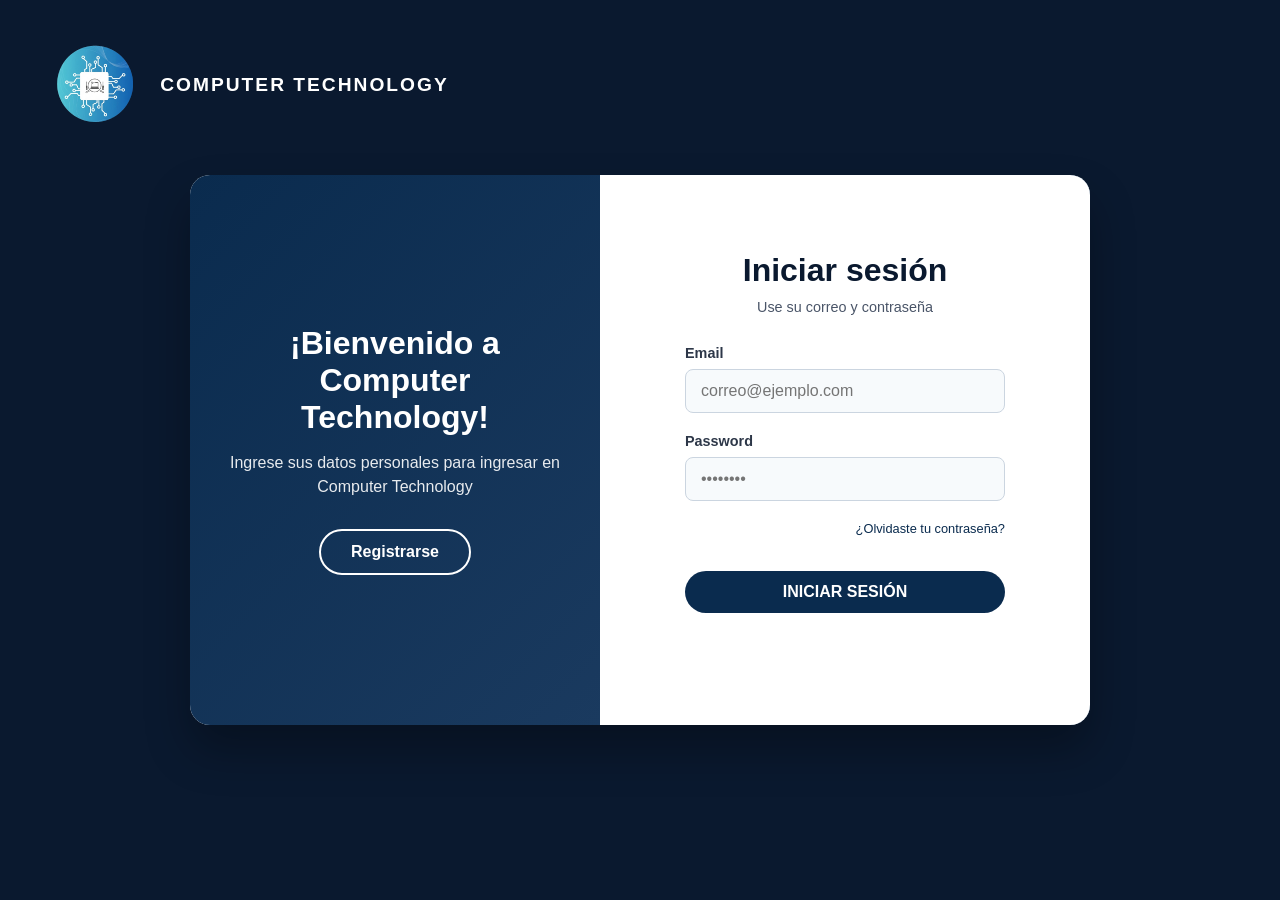
==== index.html @ f25bd58a "Add files via upload" ====
<!DOCTYPE html>
<html lang="es">
<head>
    <meta charset="UTF-8">
    <meta name="viewport" content="width=device-width, initial-scale=1.0">
    <title>Computer Technology - Login</title>
    <link rel="stylesheet" href="styles.css">
</head>
<body>
    <!-- Logo con imagen más grande -->
    <div class="logo-container">
        <img src="gta22.png" alt="Computer Technology Logo" class="logo-img">
        <span class="logo-text">COMPUTER TECHNOLOGY</span>
    </div>

    <div class="container">
        <div class="main-box">
            <!-- Panel derecho (Información adicional) -->
            <div class="panel welcome-panel">
                <div class="panel-content">
                    <h2>¡Bienvenido a Computer Technology!</h2>
                    <p>Ingrese sus datos personales para ingresar en Computer Technology</p>
                    <button id="btnRegistroPanel" class="panel-btn">Registrarse</button>
                </div>
            </div>

            <!-- Panel izquierdo (Formularios) -->
            <div class="panel forms-panel">
                <!-- Formulario de Inicio de Sesión -->
                <div class="form-container login-form" id="loginForm">
                    <h1>Iniciar sesión</h1>
                    <p class="subtitulo">Use su correo y contraseña</p>
                    
                    <div class="input-group-form">
                        <label>Email</label>
                        <input type="email" id="loginEmail" placeholder="correo@ejemplo.com">
                    </div>
                    
                    <div class="input-group-form">
                        <label>Password</label>
                        <input type="password" id="loginPassword" placeholder="••••••••">
                    </div>
                    
                    <a href="#" class="forgot-link">¿Olvidaste tu contraseña?</a>
                    
                    <button class="submit-btn" id="btnLogin">INICIAR SESIÓN</button>
                    <div id="loginMessage" class="message"></div>
                </div>

                <!-- Formulario de Registro -->
                <div class="form-container register-form" id="registerForm">
                    <h1>Registrarse</h1>
                    <p class="subtitulo">Regístrese con sus datos personales para tener acceso a todos los servicios de Computer Technology</p>
                    
                    <div class="input-group-form">
                        <label>Nombre</label>
                        <input type="text" id="regNombre" placeholder="Tu nombre">
                    </div>
                    
                    <div class="input-group-form">
                        <label>Email</label>
                        <input type="email" id="regEmail" placeholder="correo@ejemplo.com">
                    </div>
                    
                    <div class="input-group-form">
                        <label>Password</label>
                        <input type="password" id="regPassword" placeholder="••••••••">
                    </div>
                    
                    <button class="submit-btn" id="btnRegister">REGISTRARSE</button>
                    <div id="registerMessage" class="message"></div>
                </div>
            </div>

            <!-- Panel de información (se desliza) -->
            <div class="panel info-panel">
                <div class="panel-content">
                    <h2>¡Hola, Amigo!</h2>
                    <p>Use su correo electrónico para registrarse en la mejor tienda de tecnologia a nivel mundial.</p>
                    <button id="btnLoginPanel" class="panel-btn">Iniciar Sesión</button>
                </div>
            </div>
        </div>
    </div>
    <script src="script.js"></script>
</body>
</html>
---- styles.css ----
* {
    margin: 0;
    padding: 0;
    box-sizing: border-box;
    font-family: 'Segoe UI', Tahoma, Geneva, Verdana, sans-serif;
}

body {
    height: 100vh;
    display: flex;
    justify-content: center;
    align-items: center;
    background: #0A192F;
    position: relative;
}

/* ===== LOGO CONTAINER EN LA PARTE SUPERIOR IZQUIERDA ===== */
.logo-container {
    position: fixed;
    top: 0;
    left: 0;
    display: flex;
    align-items: center;
    gap: 0.2px;
    z-index: 1000;
    padding: 20px 30px;
}

.logo-img {
    height: 130px;
    width: auto;
    border-radius: 12px;
}

.logo-text {
    color: white;
    font-weight: 700;
    font-size: 1.2rem;
    letter-spacing: 2px;
}

/* Contenedor principal */
.container {
    width: 900px;
    max-width: 90%;
    background: white;
    border-radius: 20px;
    box-shadow: 0 25px 45px rgba(0, 0, 0, 0.3);
    overflow: hidden;
}

.main-box {
    display: flex;
    position: relative;
    min-height: 550px;
}

.panel {
    flex: 1;
    transition: all 0.6s cubic-bezier(0.68, -0.55, 0.265, 1.55);
    overflow: hidden;
}

.forms-panel {
    background: white;
    display: flex;
    align-items: center;
    justify-content: center;
    padding: 40px;
    z-index: 2;
}

.welcome-panel {
    background: linear-gradient(135deg, #0A2B4E, #1A3A5F);
    color: white;
    display: flex;
    align-items: center;
    justify-content: center;
    text-align: center;
}

.info-panel {
    background: linear-gradient(135deg, #1A3A5F, #0A2B4E);
    color: white;
    display: flex;
    align-items: center;
    justify-content: center;
    text-align: center;
    position: absolute;
    right: 0;
    width: 50%;
    height: 100%;
    transition: 0.6s cubic-bezier(0.68, -0.55, 0.265, 1.55);
}

.panel-content {
    padding: 40px;
}

.panel-content h2 {
    font-size: 2rem;
    margin-bottom: 15px;
    color: white;
}

.panel-content p {
    margin-bottom: 30px;
    line-height: 1.5;
    color: rgba(255, 255, 255, 0.9);
}

.panel-btn {
    background: transparent;
    border: 2px solid white;
    color: white;
    padding: 12px 30px;
    border-radius: 40px;
    font-size: 1rem;
    font-weight: bold;
    cursor: pointer;
    transition: 0.3s;
}

.panel-btn:hover {
    background: white;
    color: #0A2B4E;
    transform: scale(1.05);
}

.form-container {
    width: 100%;
    max-width: 320px;
    text-align: center;
    transition: 0.3s;
}

.login-form,
.register-form {
    display: block;
}

.register-form {
    display: none;
}

.form-container h1 {
    font-size: 2rem;
    margin-bottom: 10px;
    color: #0A192F;
}

.subtitulo {
    color: #4a5568;
    margin-bottom: 30px;
    font-size: 0.9rem;
}

.input-group-form {
    text-align: left;
    margin-bottom: 20px;
}

.input-group-form label {
    display: block;
    margin-bottom: 8px;
    font-weight: 600;
    color: #2d3748;
    font-size: 0.9rem;
}

.input-group-form input {
    width: 100%;
    padding: 12px 15px;
    border: 1px solid #cbd5e0;
    border-radius: 8px;
    font-size: 1rem;
    transition: 0.3s;
    outline: none;
    background: #f7fafc;
}

.input-group-form input:focus {
    border-color: #0A2B4E;
    box-shadow: 0 0 5px rgba(10, 43, 78, 0.3);
    background: white;
}

.forgot-link {
    display: block;
    text-align: right;
    font-size: 0.8rem;
    color: #0A2B4E;
    text-decoration: none;
    margin-bottom: 25px;
    font-weight: 500;
}

.submit-btn {
    width: 100%;
    padding: 12px;
    background: #0A2B4E;
    color: white;
    border: none;
    border-radius: 40px;
    font-size: 1rem;
    font-weight: bold;
    cursor: pointer;
    transition: 0.3s;
    margin-top: 10px;
}

.submit-btn:hover {
    background: #1A3A5F;
    transform: translateY(-2px);
    box-shadow: 0 5px 15px rgba(10, 43, 78, 0.4);
}

.main-box.slide-active .info-panel {
    right: 50%;
}

.main-box.slide-active .welcome-panel {
    opacity: 0;
    pointer-events: none;
}

.main-box.slide-active .forms-panel .login-form {
    display: none;
}

.main-box.slide-active .forms-panel .register-form {
    display: block;
}

/* ===== MENSAJES DE ÉXITO Y ERROR ===== */
.message {
    margin-top: 15px;
    padding: 10px;
    border-radius: 5px;
    font-size: 0.85rem;
    text-align: center;
    animation: fadeIn 0.3s ease;
}

.message.success {
    background: #d4edda;
    color: #155724;
    border: 1px solid #c3e6cb;
}

.message.error {
    background: #f8d7da;
    color: #721c24;
    border: 1px solid #f5c6cb;
}

@keyframes fadeIn {
    from {
        opacity: 0;
        transform: translateY(-10px);
    }
    to {
        opacity: 1;
        transform: translateY(0);
    }
}

@media (max-width: 768px) {
    .logo-container {
        padding: 10px 15px;
        gap: 8px;
    }
    
    .logo-img {
        height: 70px;
    }
    
    .logo-text {
        font-size: 0.6rem;
    }
    
    .main-box {
        flex-direction: column;
    }

    .info-panel {
        width: 100%;
        position: relative;
        right: 0;
    }

    .main-box.slide-active .info-panel {
        right: 0;
    }
}
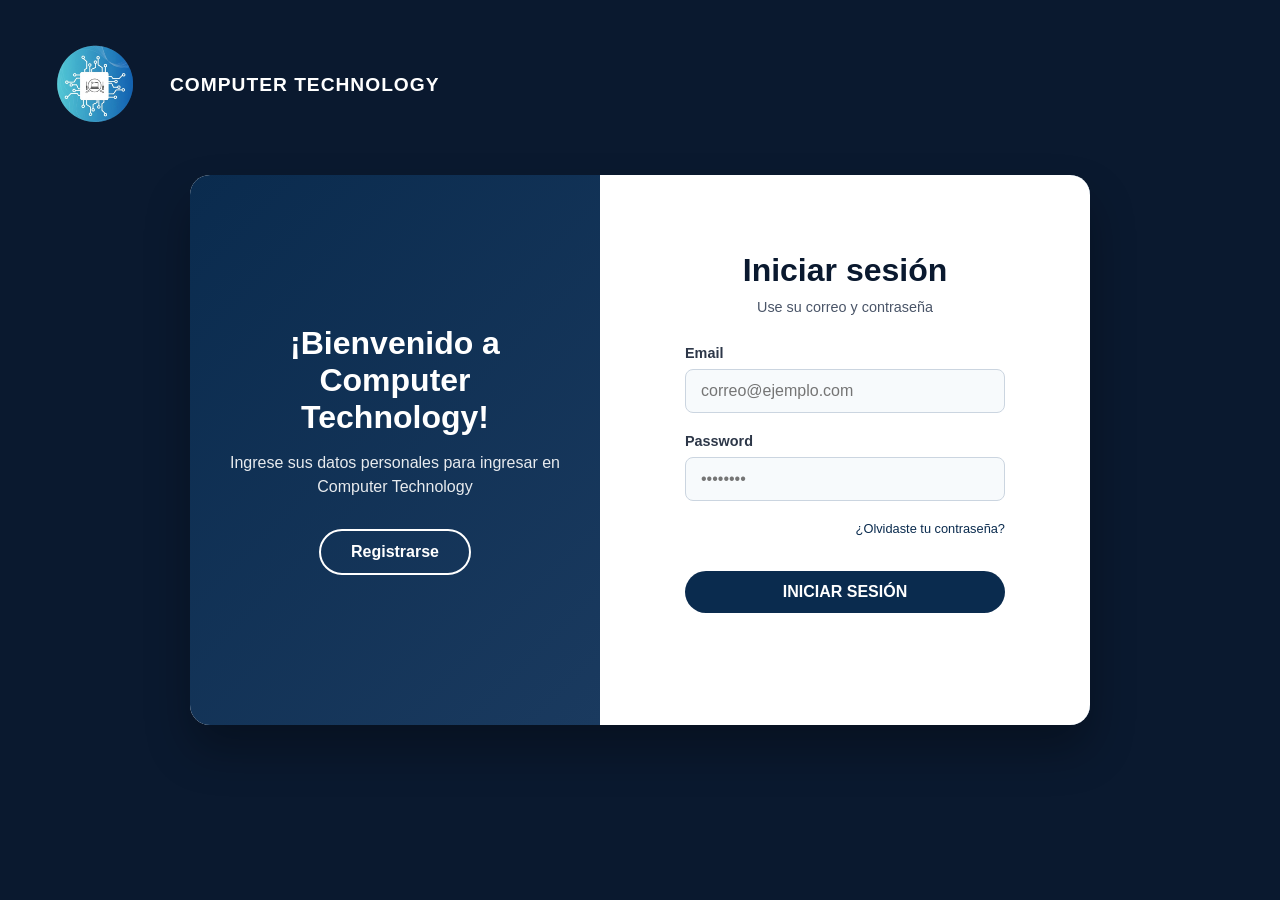
==== commit 796b9abb: "Add files via upload" ====
--- a/index.html
+++ b/index.html
@@ -2,86 +2,127 @@
 <html lang="es">
 <head>
     <meta charset="UTF-8">
-    <meta name="viewport" content="width=device-width, initial-scale=1.0">
+    <meta name="viewport" content="width=device-width, initial-scale=1.0, user-scalable=yes">
     <title>Computer Technology - Login</title>
     <link rel="stylesheet" href="styles.css">
 </head>
 <body>
-    <!-- Logo con imagen más grande -->
+    <!-- Logo -->
     <div class="logo-container">
         <img src="gta22.png" alt="Computer Technology Logo" class="logo-img">
         <span class="logo-text">COMPUTER TECHNOLOGY</span>
     </div>
 
-    <div class="container">
-        <div class="main-box">
-            <!-- Panel derecho (Información adicional) -->
-            <div class="panel welcome-panel">
-                <div class="panel-content">
-                    <h2>¡Bienvenido a Computer Technology!</h2>
-                    <p>Ingrese sus datos personales para ingresar en Computer Technology</p>
-                    <button id="btnRegistroPanel" class="panel-btn">Registrarse</button>
-                </div>
-            </div>
-
-            <!-- Panel izquierdo (Formularios) -->
-            <div class="panel forms-panel">
-                <!-- Formulario de Inicio de Sesión -->
-                <div class="form-container login-form" id="loginForm">
-                    <h1>Iniciar sesión</h1>
-                    <p class="subtitulo">Use su correo y contraseña</p>
-                    
-                    <div class="input-group-form">
-                        <label>Email</label>
-                        <input type="email" id="loginEmail" placeholder="correo@ejemplo.com">
+    <!-- Versión para escritorio (con efecto slide) -->
+    <div class="desktop-version">
+        <div class="container">
+            <div class="main-box">
+                <div class="panel welcome-panel">
+                    <div class="panel-content">
+                        <h2>¡Bienvenido a Computer Technology!</h2>
+                        <p>Ingrese sus datos personales para ingresar en Computer Technology</p>
+                        <button id="btnRegistroPanel" class="panel-btn">Registrarse</button>
                     </div>
-                    
-                    <div class="input-group-form">
-                        <label>Password</label>
-                        <input type="password" id="loginPassword" placeholder="••••••••">
-                    </div>
-                    
-                    <a href="#" class="forgot-link">¿Olvidaste tu contraseña?</a>
-                    
-                    <button class="submit-btn" id="btnLogin">INICIAR SESIÓN</button>
-                    <div id="loginMessage" class="message"></div>
                 </div>
 
-                <!-- Formulario de Registro -->
-                <div class="form-container register-form" id="registerForm">
-                    <h1>Registrarse</h1>
-                    <p class="subtitulo">Regístrese con sus datos personales para tener acceso a todos los servicios de Computer Technology</p>
-                    
-                    <div class="input-group-form">
-                        <label>Nombre</label>
-                        <input type="text" id="regNombre" placeholder="Tu nombre">
+                <div class="panel forms-panel">
+                    <div class="form-container login-form" id="loginForm">
+                        <h1>Iniciar sesión</h1>
+                        <p class="subtitulo">Use su correo y contraseña</p>
+                        
+                        <div class="input-group-form">
+                            <label>Email</label>
+                            <input type="email" id="loginEmail" placeholder="correo@ejemplo.com">
+                        </div>
+                        
+                        <div class="input-group-form">
+                            <label>Password</label>
+                            <input type="password" id="loginPassword" placeholder="••••••••">
+                        </div>
+                        
+                        <a href="#" class="forgot-link">¿Olvidaste tu contraseña?</a>
+                        
+                        <button class="submit-btn" id="btnLogin">INICIAR SESIÓN</button>
+                        <div id="loginMessage" class="message"></div>
                     </div>
-                    
-                    <div class="input-group-form">
-                        <label>Email</label>
-                        <input type="email" id="regEmail" placeholder="correo@ejemplo.com">
+
+                    <div class="form-container register-form" id="registerFormDesktop">
+                        <h1>Registrarse</h1>
+                        <p class="subtitulo">Regístrese con sus datos personales</p>
+                        
+                        <div class="input-group-form">
+                            <label>Nombre</label>
+                            <input type="text" id="regNombreDesktop" placeholder="Tu nombre">
+                        </div>
+                        
+                        <div class="input-group-form">
+                            <label>Email</label>
+                            <input type="email" id="regEmailDesktop" placeholder="correo@ejemplo.com">
+                        </div>
+                        
+                        <div class="input-group-form">
+                            <label>Password</label>
+                            <input type="password" id="regPasswordDesktop" placeholder="••••••••">
+                        </div>
+                        
+                        <button class="submit-btn" id="btnRegisterDesktop">REGISTRARSE</button>
+                        <div id="registerMessageDesktop" class="message"></div>
                     </div>
-                    
-                    <div class="input-group-form">
-                        <label>Password</label>
-                        <input type="password" id="regPassword" placeholder="••••••••">
+                </div>
+
+                <div class="panel info-panel">
+                    <div class="panel-content">
+                        <h2>¡Hola, Amigo!</h2>
+                        <p>Use su correo electrónico para registrarse en la mejor tienda de tecnologia a nivel mundial.</p>
+                        <button id="btnLoginPanel" class="panel-btn">Iniciar Sesión</button>
                     </div>
-                    
-                    <button class="submit-btn" id="btnRegister">REGISTRARSE</button>
-                    <div id="registerMessage" class="message"></div>
-                </div>
-            </div>
-
-            <!-- Panel de información (se desliza) -->
-            <div class="panel info-panel">
-                <div class="panel-content">
-                    <h2>¡Hola, Amigo!</h2>
-                    <p>Use su correo electrónico para registrarse en la mejor tienda de tecnologia a nivel mundial.</p>
-                    <button id="btnLoginPanel" class="panel-btn">Iniciar Sesión</button>
                 </div>
             </div>
         </div>
     </div>
+
+    <!-- Versión para móvil (diseño simplificado) -->
+    <div class="mobile-version">
+        <div class="mobile-card">
+            <div class="mobile-tabs">
+                <button class="tab-btn active" id="mobileLoginTab">Iniciar Sesión</button>
+                <button class="tab-btn" id="mobileRegisterTab">Registrarse</button>
+            </div>
+
+            <!-- Formulario Login Móvil -->
+            <div class="mobile-form" id="mobileLoginForm">
+                <div class="input-group-mobile">
+                    <label>Correo Electrónico</label>
+                    <input type="email" id="mobileEmail" placeholder="tucorreo@ejemplo.com">
+                </div>
+                <div class="input-group-mobile">
+                    <label>Contraseña</label>
+                    <input type="password" id="mobilePassword" placeholder="Tu contraseña">
+                </div>
+                <button class="mobile-submit-btn" id="mobileLoginBtn">Ingresar</button>
+                <div id="mobileLoginMessage" class="message-mobile"></div>
+            </div>
+
+            <!-- Formulario Registro Móvil -->
+            <div class="mobile-form hidden" id="mobileRegisterForm">
+                <div class="input-group-mobile">
+                    <label>Nombre Completo</label>
+                    <input type="text" id="mobileNombre" placeholder="Tu nombre">
+                </div>
+                <div class="input-group-mobile">
+                    <label>Correo Electrónico</label>
+                    <input type="email" id="mobileRegEmail" placeholder="tucorreo@ejemplo.com">
+                </div>
+                <div class="input-group-mobile">
+                    <label>Contraseña</label>
+                    <input type="password" id="mobileRegPassword" placeholder="Crea una contraseña">
+                </div>
+                <button class="mobile-submit-btn" id="mobileRegisterBtn">Crear Cuenta</button>
+                <div id="mobileRegisterMessage" class="message-mobile"></div>
+            </div>
+        </div>
+    </div>
+
     <script src="script.js"></script>
 </body>
 </html>
--- a/styles.css
+++ b/styles.css
@@ -6,40 +6,45 @@
 }
 
 body {
-    height: 100vh;
-    display: flex;
-    justify-content: center;
-    align-items: center;
+    min-height: 100vh;
     background: #0A192F;
     position: relative;
 }
 
-/* ===== LOGO CONTAINER EN LA PARTE SUPERIOR IZQUIERDA ===== */
+/* ===== LOGO ===== */
 .logo-container {
     position: fixed;
     top: 0;
     left: 0;
     display: flex;
     align-items: center;
-    gap: 0.2px;
+    gap: 5px;
     z-index: 1000;
-    padding: 20px 30px;
+    padding: 15px 20px;
 }
 
 .logo-img {
-    height: 130px;
+    height: 45px;
     width: auto;
-    border-radius: 12px;
+    border-radius: 8px;
 }
 
 .logo-text {
     color: white;
     font-weight: 700;
-    font-size: 1.2rem;
-    letter-spacing: 2px;
-}
-
-/* Contenedor principal */
+    font-size: 0.9rem;
+    letter-spacing: 1px;
+}
+
+/* ===== VERSIÓN ESCRITORIO (por defecto) ===== */
+.desktop-version {
+    display: flex;
+    justify-content: center;
+    align-items: center;
+    min-height: 100vh;
+    padding: 20px;
+}
+
 .container {
     width: 900px;
     max-width: 90%;
@@ -232,7 +237,6 @@
     display: block;
 }
 
-/* ===== MENSAJES DE ÉXITO Y ERROR ===== */
 .message {
     margin-top: 15px;
     padding: 10px;
@@ -265,31 +269,160 @@
     }
 }
 
+/* ===== VERSIÓN MÓVIL (diseño simplificado) ===== */
+.mobile-version {
+    display: none;
+    justify-content: center;
+    align-items: center;
+    min-height: 100vh;
+    padding: 20px;
+}
+
+.mobile-card {
+    background: white;
+    border-radius: 25px;
+    padding: 30px 25px;
+    width: 100%;
+    max-width: 400px;
+    box-shadow: 0 20px 40px rgba(0, 0, 0, 0.2);
+    margin-top: 60px;
+}
+
+.mobile-tabs {
+    display: flex;
+    gap: 10px;
+    margin-bottom: 30px;
+    background: #f1f5f9;
+    padding: 5px;
+    border-radius: 50px;
+}
+
+.tab-btn {
+    flex: 1;
+    padding: 12px;
+    border: none;
+    background: transparent;
+    font-size: 1rem;
+    font-weight: 600;
+    border-radius: 50px;
+    cursor: pointer;
+    transition: 0.3s;
+    color: #64748b;
+}
+
+.tab-btn.active {
+    background: linear-gradient(135deg, #0A2B4E, #1A3A5F);
+    color: white;
+    box-shadow: 0 2px 8px rgba(10, 43, 78, 0.3);
+}
+
+.mobile-form {
+    transition: 0.3s;
+}
+
+.mobile-form.hidden {
+    display: none;
+}
+
+.input-group-mobile {
+    margin-bottom: 20px;
+}
+
+.input-group-mobile label {
+    display: block;
+    margin-bottom: 8px;
+    font-weight: 600;
+    color: #334155;
+    font-size: 0.85rem;
+}
+
+.input-group-mobile input {
+    width: 100%;
+    padding: 14px 16px;
+    border: 1px solid #e2e8f0;
+    border-radius: 12px;
+    font-size: 1rem;
+    transition: 0.3s;
+    outline: none;
+    background: #f8fafc;
+}
+
+.input-group-mobile input:focus {
+    border-color: #0A2B4E;
+    background: white;
+    box-shadow: 0 0 0 3px rgba(10, 43, 78, 0.1);
+}
+
+.mobile-submit-btn {
+    width: 100%;
+    padding: 14px;
+    background: linear-gradient(135deg, #0A2B4E, #1A3A5F);
+    color: white;
+    border: none;
+    border-radius: 50px;
+    font-size: 1rem;
+    font-weight: bold;
+    cursor: pointer;
+    transition: 0.3s;
+    margin-top: 10px;
+}
+
+.mobile-submit-btn:active {
+    transform: scale(0.98);
+}
+
+.message-mobile {
+    margin-top: 15px;
+    padding: 10px;
+    border-radius: 10px;
+    font-size: 0.8rem;
+    text-align: center;
+}
+
+.message-mobile.success {
+    background: #d4edda;
+    color: #155724;
+}
+
+.message-mobile.error {
+    background: #f8d7da;
+    color: #721c24;
+}
+
+/* ===== RESPONSIVE ===== */
 @media (max-width: 768px) {
+    body {
+        background: linear-gradient(135deg, #0A192F, #1A3A5F);
+    }
+    
+    .logo-img {
+        height: 35px;
+    }
+    
+    .logo-text {
+        font-size: 0.7rem;
+    }
+    
+    .desktop-version {
+        display: none;
+    }
+    
+    .mobile-version {
+        display: flex;
+    }
+}
+
+@media (min-width: 769px) {
+    .logo-img {
+        height: 130px;
+    }
+    
+    .logo-text {
+        font-size: 1.2rem;
+    }
+    
     .logo-container {
-        padding: 10px 15px;
-        gap: 8px;
-    }
-    
-    .logo-img {
-        height: 70px;
-    }
-    
-    .logo-text {
-        font-size: 0.6rem;
-    }
-    
-    .main-box {
-        flex-direction: column;
-    }
-
-    .info-panel {
-        width: 100%;
-        position: relative;
-        right: 0;
-    }
-
-    .main-box.slide-active .info-panel {
-        right: 0;
+        padding: 20px 30px;
+        gap: 10px;
     }
 }
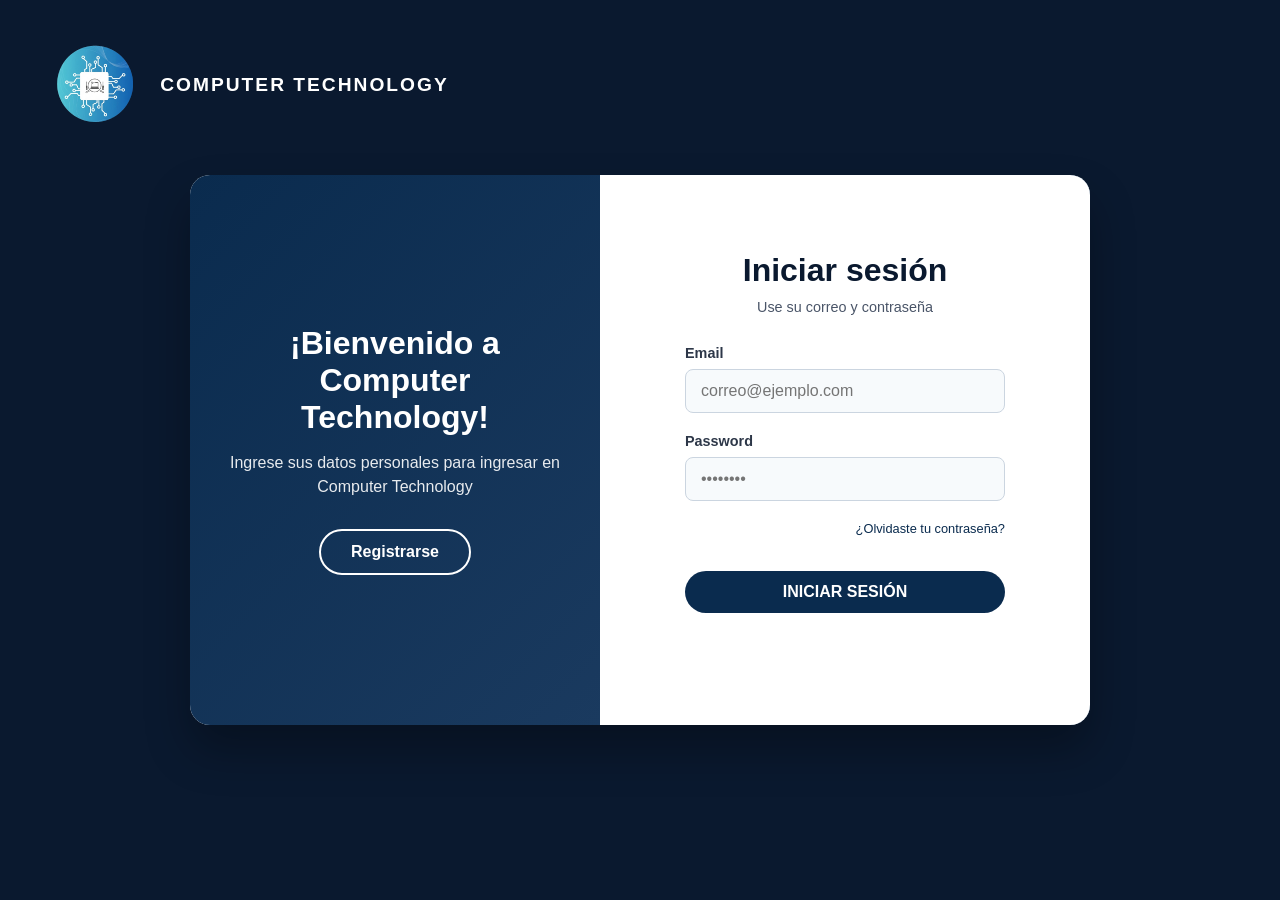
==== commit 8e47f3cc: "v1.0" ====
--- a/index.html
+++ b/index.html
@@ -2,127 +2,86 @@
 <html lang="es">
 <head>
     <meta charset="UTF-8">
-    <meta name="viewport" content="width=device-width, initial-scale=1.0, user-scalable=yes">
+    <meta name="viewport" content="width=device-width, initial-scale=1.0">
     <title>Computer Technology - Login</title>
     <link rel="stylesheet" href="styles.css">
 </head>
 <body>
-    <!-- Logo -->
+    <!-- Logo con imagen más grande -->
     <div class="logo-container">
         <img src="gta22.png" alt="Computer Technology Logo" class="logo-img">
         <span class="logo-text">COMPUTER TECHNOLOGY</span>
     </div>
 
-    <!-- Versión para escritorio (con efecto slide) -->
-    <div class="desktop-version">
-        <div class="container">
-            <div class="main-box">
-                <div class="panel welcome-panel">
-                    <div class="panel-content">
-                        <h2>¡Bienvenido a Computer Technology!</h2>
-                        <p>Ingrese sus datos personales para ingresar en Computer Technology</p>
-                        <button id="btnRegistroPanel" class="panel-btn">Registrarse</button>
+    <div class="container">
+        <div class="main-box">
+            <!-- Panel derecho (Información adicional) -->
+            <div class="panel welcome-panel">
+                <div class="panel-content">
+                    <h2>¡Bienvenido a Computer Technology!</h2>
+                    <p>Ingrese sus datos personales para ingresar en Computer Technology</p>
+                    <button id="btnRegistroPanel" class="panel-btn">Registrarse</button>
+                </div>
+            </div>
+
+            <!-- Panel izquierdo (Formularios) -->
+            <div class="panel forms-panel">
+                <!-- Formulario de Inicio de Sesión -->
+                <div class="form-container login-form" id="loginForm">
+                    <h1>Iniciar sesión</h1>
+                    <p class="subtitulo">Use su correo y contraseña</p>
+                    
+                    <div class="input-group-form">
+                        <label>Email</label>
+                        <input type="email" id="loginEmail" placeholder="correo@ejemplo.com">
                     </div>
+                    
+                    <div class="input-group-form">
+                        <label>Password</label>
+                        <input type="password" id="loginPassword" placeholder="••••••••">
+                    </div>
+                    
+                    <a href="#" class="forgot-link">¿Olvidaste tu contraseña?</a>
+                    
+                    <button class="submit-btn" id="btnLogin">INICIAR SESIÓN</button>
+                    <div id="loginMessage" class="message"></div>
                 </div>
 
-                <div class="panel forms-panel">
-                    <div class="form-container login-form" id="loginForm">
-                        <h1>Iniciar sesión</h1>
-                        <p class="subtitulo">Use su correo y contraseña</p>
-                        
-                        <div class="input-group-form">
-                            <label>Email</label>
-                            <input type="email" id="loginEmail" placeholder="correo@ejemplo.com">
-                        </div>
-                        
-                        <div class="input-group-form">
-                            <label>Password</label>
-                            <input type="password" id="loginPassword" placeholder="••••••••">
-                        </div>
-                        
-                        <a href="#" class="forgot-link">¿Olvidaste tu contraseña?</a>
-                        
-                        <button class="submit-btn" id="btnLogin">INICIAR SESIÓN</button>
-                        <div id="loginMessage" class="message"></div>
+                <!-- Formulario de Registro -->
+                <div class="form-container register-form" id="registerForm">
+                    <h1>Registrarse</h1>
+                    <p class="subtitulo">Regístrese con sus datos personales para tener acceso a todos los servicios de Computer Technology</p>
+                    
+                    <div class="input-group-form">
+                        <label>Nombre</label>
+                        <input type="text" id="regNombre" placeholder="Tu nombre">
                     </div>
+                    
+                    <div class="input-group-form">
+                        <label>Email</label>
+                        <input type="email" id="regEmail" placeholder="correo@ejemplo.com">
+                    </div>
+                    
+                    <div class="input-group-form">
+                        <label>Password</label>
+                        <input type="password" id="regPassword" placeholder="••••••••">
+                    </div>
+                    
+                    <button class="submit-btn" id="btnRegister">REGISTRARSE</button>
+                    <div id="registerMessage" class="message"></div>
+                </div>
+            </div>
 
-                    <div class="form-container register-form" id="registerFormDesktop">
-                        <h1>Registrarse</h1>
-                        <p class="subtitulo">Regístrese con sus datos personales</p>
-                        
-                        <div class="input-group-form">
-                            <label>Nombre</label>
-                            <input type="text" id="regNombreDesktop" placeholder="Tu nombre">
-                        </div>
-                        
-                        <div class="input-group-form">
-                            <label>Email</label>
-                            <input type="email" id="regEmailDesktop" placeholder="correo@ejemplo.com">
-                        </div>
-                        
-                        <div class="input-group-form">
-                            <label>Password</label>
-                            <input type="password" id="regPasswordDesktop" placeholder="••••••••">
-                        </div>
-                        
-                        <button class="submit-btn" id="btnRegisterDesktop">REGISTRARSE</button>
-                        <div id="registerMessageDesktop" class="message"></div>
-                    </div>
-                </div>
-
-                <div class="panel info-panel">
-                    <div class="panel-content">
-                        <h2>¡Hola, Amigo!</h2>
-                        <p>Use su correo electrónico para registrarse en la mejor tienda de tecnologia a nivel mundial.</p>
-                        <button id="btnLoginPanel" class="panel-btn">Iniciar Sesión</button>
-                    </div>
+            <!-- Panel de información (se desliza) -->
+            <div class="panel info-panel">
+                <div class="panel-content">
+                    <h2>¡Hola, Amigo!</h2>
+                    <p>Use su correo electrónico para registrarse en la mejor tienda de tecnologia a nivel mundial.</p>
+                    <button id="btnLoginPanel" class="panel-btn">Iniciar Sesión</button>
                 </div>
             </div>
         </div>
     </div>
-
-    <!-- Versión para móvil (diseño simplificado) -->
-    <div class="mobile-version">
-        <div class="mobile-card">
-            <div class="mobile-tabs">
-                <button class="tab-btn active" id="mobileLoginTab">Iniciar Sesión</button>
-                <button class="tab-btn" id="mobileRegisterTab">Registrarse</button>
-            </div>
-
-            <!-- Formulario Login Móvil -->
-            <div class="mobile-form" id="mobileLoginForm">
-                <div class="input-group-mobile">
-                    <label>Correo Electrónico</label>
-                    <input type="email" id="mobileEmail" placeholder="tucorreo@ejemplo.com">
-                </div>
-                <div class="input-group-mobile">
-                    <label>Contraseña</label>
-                    <input type="password" id="mobilePassword" placeholder="Tu contraseña">
-                </div>
-                <button class="mobile-submit-btn" id="mobileLoginBtn">Ingresar</button>
-                <div id="mobileLoginMessage" class="message-mobile"></div>
-            </div>
-
-            <!-- Formulario Registro Móvil -->
-            <div class="mobile-form hidden" id="mobileRegisterForm">
-                <div class="input-group-mobile">
-                    <label>Nombre Completo</label>
-                    <input type="text" id="mobileNombre" placeholder="Tu nombre">
-                </div>
-                <div class="input-group-mobile">
-                    <label>Correo Electrónico</label>
-                    <input type="email" id="mobileRegEmail" placeholder="tucorreo@ejemplo.com">
-                </div>
-                <div class="input-group-mobile">
-                    <label>Contraseña</label>
-                    <input type="password" id="mobileRegPassword" placeholder="Crea una contraseña">
-                </div>
-                <button class="mobile-submit-btn" id="mobileRegisterBtn">Crear Cuenta</button>
-                <div id="mobileRegisterMessage" class="message-mobile"></div>
-            </div>
-        </div>
-    </div>
-
     <script src="script.js"></script>
 </body>
 </html>
--- a/styles.css
+++ b/styles.css
@@ -6,45 +6,40 @@
 }
 
 body {
-    min-height: 100vh;
+    height: 100vh;
+    display: flex;
+    justify-content: center;
+    align-items: center;
     background: #0A192F;
     position: relative;
 }
 
-/* ===== LOGO ===== */
+/* ===== LOGO CONTAINER EN LA PARTE SUPERIOR IZQUIERDA ===== */
 .logo-container {
     position: fixed;
     top: 0;
     left: 0;
     display: flex;
     align-items: center;
-    gap: 5px;
+    gap: 0.2px;
     z-index: 1000;
-    padding: 15px 20px;
+    padding: 20px 30px;
 }
 
 .logo-img {
-    height: 45px;
+    height: 130px;
     width: auto;
-    border-radius: 8px;
+    border-radius: 12px;
 }
 
 .logo-text {
     color: white;
     font-weight: 700;
-    font-size: 0.9rem;
-    letter-spacing: 1px;
-}
-
-/* ===== VERSIÓN ESCRITORIO (por defecto) ===== */
-.desktop-version {
-    display: flex;
-    justify-content: center;
-    align-items: center;
-    min-height: 100vh;
-    padding: 20px;
-}
-
+    font-size: 1.2rem;
+    letter-spacing: 2px;
+}
+
+/* Contenedor principal */
 .container {
     width: 900px;
     max-width: 90%;
@@ -237,6 +232,7 @@
     display: block;
 }
 
+/* ===== MENSAJES DE ÉXITO Y ERROR ===== */
 .message {
     margin-top: 15px;
     padding: 10px;
@@ -269,160 +265,31 @@
     }
 }
 
-/* ===== VERSIÓN MÓVIL (diseño simplificado) ===== */
-.mobile-version {
-    display: none;
-    justify-content: center;
-    align-items: center;
-    min-height: 100vh;
-    padding: 20px;
-}
-
-.mobile-card {
-    background: white;
-    border-radius: 25px;
-    padding: 30px 25px;
-    width: 100%;
-    max-width: 400px;
-    box-shadow: 0 20px 40px rgba(0, 0, 0, 0.2);
-    margin-top: 60px;
-}
-
-.mobile-tabs {
-    display: flex;
-    gap: 10px;
-    margin-bottom: 30px;
-    background: #f1f5f9;
-    padding: 5px;
-    border-radius: 50px;
-}
-
-.tab-btn {
-    flex: 1;
-    padding: 12px;
-    border: none;
-    background: transparent;
-    font-size: 1rem;
-    font-weight: 600;
-    border-radius: 50px;
-    cursor: pointer;
-    transition: 0.3s;
-    color: #64748b;
-}
-
-.tab-btn.active {
-    background: linear-gradient(135deg, #0A2B4E, #1A3A5F);
-    color: white;
-    box-shadow: 0 2px 8px rgba(10, 43, 78, 0.3);
-}
-
-.mobile-form {
-    transition: 0.3s;
-}
-
-.mobile-form.hidden {
-    display: none;
-}
-
-.input-group-mobile {
-    margin-bottom: 20px;
-}
-
-.input-group-mobile label {
-    display: block;
-    margin-bottom: 8px;
-    font-weight: 600;
-    color: #334155;
-    font-size: 0.85rem;
-}
-
-.input-group-mobile input {
-    width: 100%;
-    padding: 14px 16px;
-    border: 1px solid #e2e8f0;
-    border-radius: 12px;
-    font-size: 1rem;
-    transition: 0.3s;
-    outline: none;
-    background: #f8fafc;
-}
-
-.input-group-mobile input:focus {
-    border-color: #0A2B4E;
-    background: white;
-    box-shadow: 0 0 0 3px rgba(10, 43, 78, 0.1);
-}
-
-.mobile-submit-btn {
-    width: 100%;
-    padding: 14px;
-    background: linear-gradient(135deg, #0A2B4E, #1A3A5F);
-    color: white;
-    border: none;
-    border-radius: 50px;
-    font-size: 1rem;
-    font-weight: bold;
-    cursor: pointer;
-    transition: 0.3s;
-    margin-top: 10px;
-}
-
-.mobile-submit-btn:active {
-    transform: scale(0.98);
-}
-
-.message-mobile {
-    margin-top: 15px;
-    padding: 10px;
-    border-radius: 10px;
-    font-size: 0.8rem;
-    text-align: center;
-}
-
-.message-mobile.success {
-    background: #d4edda;
-    color: #155724;
-}
-
-.message-mobile.error {
-    background: #f8d7da;
-    color: #721c24;
-}
-
-/* ===== RESPONSIVE ===== */
 @media (max-width: 768px) {
-    body {
-        background: linear-gradient(135deg, #0A192F, #1A3A5F);
+    .logo-container {
+        padding: 10px 15px;
+        gap: 8px;
     }
     
     .logo-img {
-        height: 35px;
+        height: 70px;
     }
     
     .logo-text {
-        font-size: 0.7rem;
+        font-size: 0.6rem;
     }
     
-    .desktop-version {
-        display: none;
-    }
-    
-    .mobile-version {
-        display: flex;
-    }
-}
-
-@media (min-width: 769px) {
-    .logo-img {
-        height: 130px;
-    }
-    
-    .logo-text {
-        font-size: 1.2rem;
-    }
-    
-    .logo-container {
-        padding: 20px 30px;
-        gap: 10px;
+    .main-box {
+        flex-direction: column;
+    }
+
+    .info-panel {
+        width: 100%;
+        position: relative;
+        right: 0;
+    }
+
+    .main-box.slide-active .info-panel {
+        right: 0;
     }
 }
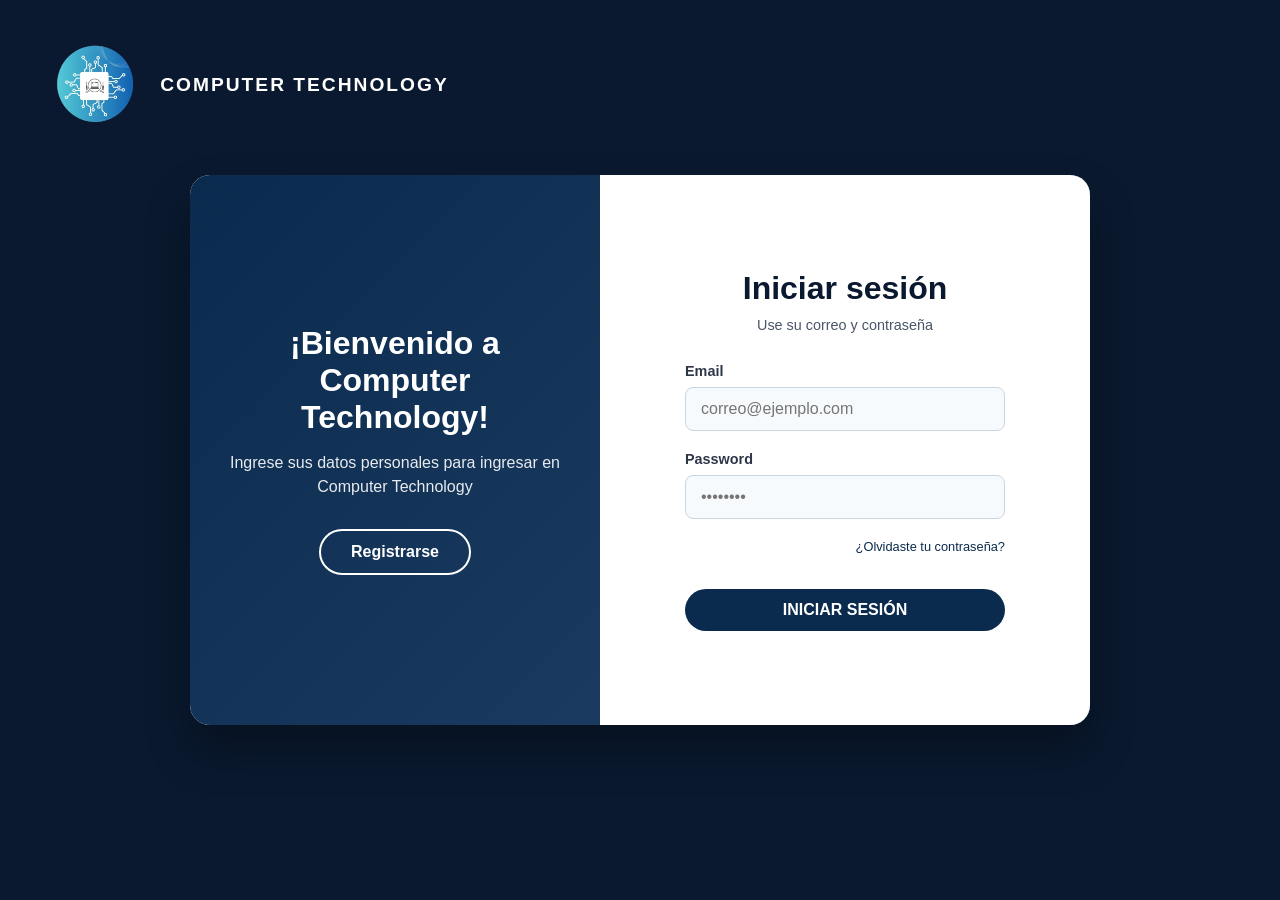
==== commit daa5a051: "v1.0" ====
--- a/index.html
+++ b/index.html
@@ -44,7 +44,7 @@
                     <a href="#" class="forgot-link">¿Olvidaste tu contraseña?</a>
                     
                     <button class="submit-btn" id="btnLogin">INICIAR SESIÓN</button>
-                    <div id="loginMessage" class="message"></div>
+                    <div id="loginMessage"></div>
                 </div>
 
                 <!-- Formulario de Registro -->
@@ -68,7 +68,7 @@
                     </div>
                     
                     <button class="submit-btn" id="btnRegister">REGISTRARSE</button>
-                    <div id="registerMessage" class="message"></div>
+                    <div id="registerMessage"></div>
                 </div>
             </div>
 
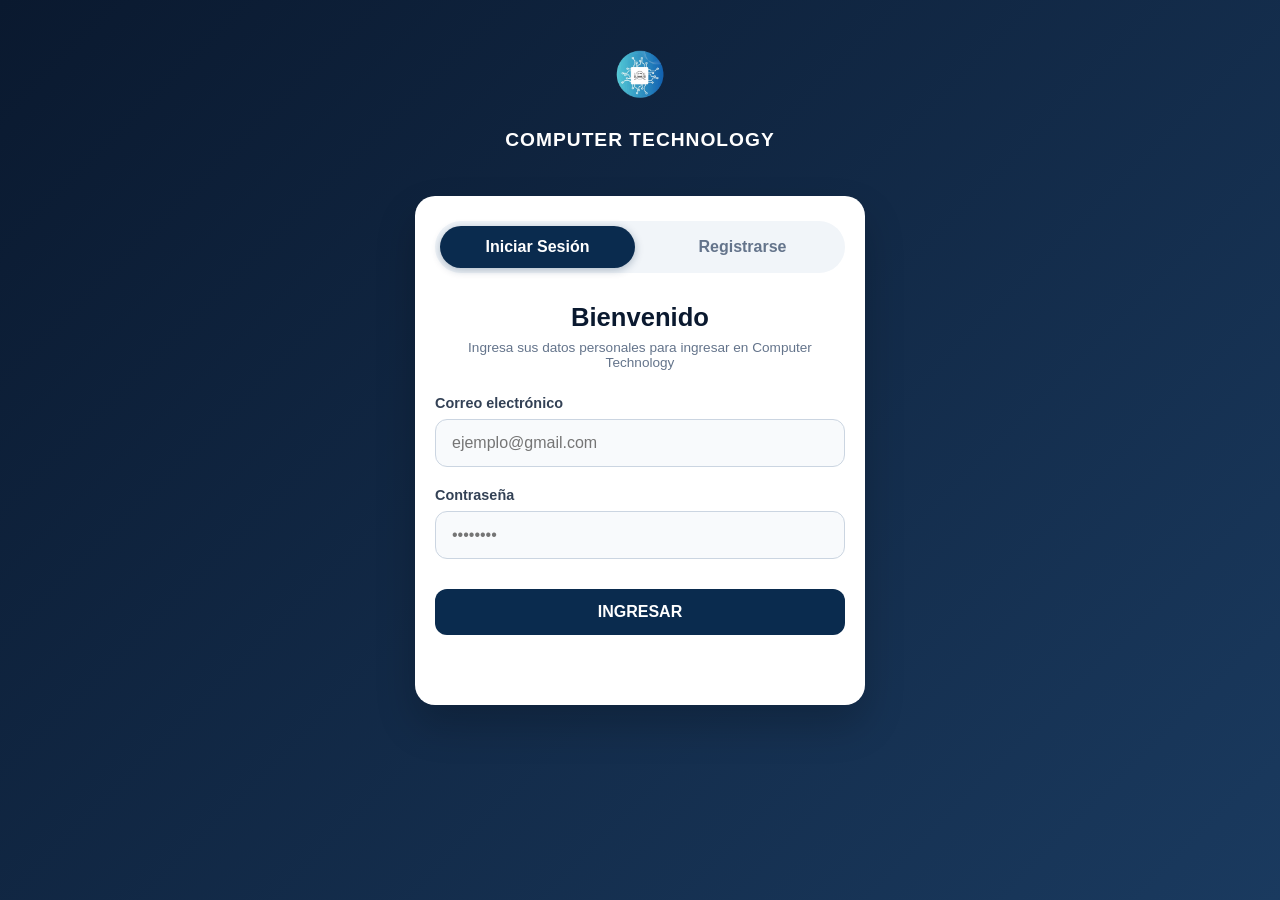
==== commit d93f68b0: "v1.0" ====
--- a/index.html
+++ b/index.html
@@ -2,86 +2,74 @@
 <html lang="es">
 <head>
     <meta charset="UTF-8">
-    <meta name="viewport" content="width=device-width, initial-scale=1.0">
-    <title>Computer Technology - Login</title>
+    <meta name="viewport" content="width=device-width, initial-scale=1.0, user-scalable=yes">
+    <title>Computer Technology - Acceso</title>
     <link rel="stylesheet" href="styles.css">
 </head>
 <body>
-    <!-- Logo con imagen más grande -->
-    <div class="logo-container">
-        <img src="gta22.png" alt="Computer Technology Logo" class="logo-img">
-        <span class="logo-text">COMPUTER TECHNOLOGY</span>
+    <!-- Logo superior -->
+    <div class="top-logo">
+        <img src="gta22.png" alt="Logo Computer Technology" class="top-logo-img">
+        <h1 class="top-logo-text">COMPUTER TECHNOLOGY</h1>
     </div>
 
-    <div class="container">
-        <div class="main-box">
-            <!-- Panel derecho (Información adicional) -->
-            <div class="panel welcome-panel">
-                <div class="panel-content">
-                    <h2>¡Bienvenido a Computer Technology!</h2>
-                    <p>Ingrese sus datos personales para ingresar en Computer Technology</p>
-                    <button id="btnRegistroPanel" class="panel-btn">Registrarse</button>
+    <!-- Contenedor principal -->
+    <div class="main-container">
+        
+        <!-- Pestañas de navegación -->
+        <div class="tabs">
+            <button class="tab-btn active" id="tabLoginBtn">Iniciar Sesión</button>
+            <button class="tab-btn" id="tabRegisterBtn">Registrarse</button>
+        </div>
+
+        <!-- Formulario de Inicio de Sesión -->
+        <div class="form-wrapper active" id="loginWrapper">
+            <form id="loginForm">
+                <h2>Bienvenido</h2>
+                <p class="form-subtitle">Ingresa sus datos personales para ingresar en Computer Technology</p>
+                
+                <div class="input-group">
+                    <label>Correo electrónico</label>
+                    <input type="email" id="loginEmail" placeholder="ejemplo@gmail.com" required>
                 </div>
-            </div>
+                
+                <div class="input-group">
+                    <label>Contraseña</label>
+                    <input type="password" id="loginPassword" placeholder="••••••••" required>
+                </div>
+                
+                <button type="submit" class="btn-primary" id="loginSubmit">INGRESAR</button>
+                <div id="loginMessage" class="message-area"></div>
+            </form>
+        </div>
 
-            <!-- Panel izquierdo (Formularios) -->
-            <div class="panel forms-panel">
-                <!-- Formulario de Inicio de Sesión -->
-                <div class="form-container login-form" id="loginForm">
-                    <h1>Iniciar sesión</h1>
-                    <p class="subtitulo">Use su correo y contraseña</p>
-                    
-                    <div class="input-group-form">
-                        <label>Email</label>
-                        <input type="email" id="loginEmail" placeholder="correo@ejemplo.com">
-                    </div>
-                    
-                    <div class="input-group-form">
-                        <label>Password</label>
-                        <input type="password" id="loginPassword" placeholder="••••••••">
-                    </div>
-                    
-                    <a href="#" class="forgot-link">¿Olvidaste tu contraseña?</a>
-                    
-                    <button class="submit-btn" id="btnLogin">INICIAR SESIÓN</button>
-                    <div id="loginMessage"></div>
+        <!-- Formulario de Registro -->
+        <div class="form-wrapper" id="registerWrapper">
+            <form id="registerForm">
+                <h2>Crear cuenta</h2>
+                <p class="form-subtitle">use su correo electronico para registrarse en la mejor tienda de tecnologia a nivel mundial</p>
+                
+                <div class="input-group">
+                    <label>Nombre completo</label>
+                    <input type="text" id="regNombre" placeholder="Tu nombre" required>
                 </div>
-
-                <!-- Formulario de Registro -->
-                <div class="form-container register-form" id="registerForm">
-                    <h1>Registrarse</h1>
-                    <p class="subtitulo">Regístrese con sus datos personales para tener acceso a todos los servicios de Computer Technology</p>
-                    
-                    <div class="input-group-form">
-                        <label>Nombre</label>
-                        <input type="text" id="regNombre" placeholder="Tu nombre">
-                    </div>
-                    
-                    <div class="input-group-form">
-                        <label>Email</label>
-                        <input type="email" id="regEmail" placeholder="correo@ejemplo.com">
-                    </div>
-                    
-                    <div class="input-group-form">
-                        <label>Password</label>
-                        <input type="password" id="regPassword" placeholder="••••••••">
-                    </div>
-                    
-                    <button class="submit-btn" id="btnRegister">REGISTRARSE</button>
-                    <div id="registerMessage"></div>
+                
+                <div class="input-group">
+                    <label>Correo electrónico</label>
+                    <input type="email" id="regEmail" placeholder="ejemplo@gmail.com" required>
                 </div>
-            </div>
-
-            <!-- Panel de información (se desliza) -->
-            <div class="panel info-panel">
-                <div class="panel-content">
-                    <h2>¡Hola, Amigo!</h2>
-                    <p>Use su correo electrónico para registrarse en la mejor tienda de tecnologia a nivel mundial.</p>
-                    <button id="btnLoginPanel" class="panel-btn">Iniciar Sesión</button>
+                
+                <div class="input-group">
+                    <label>Contraseña</label>
+                    <input type="password" id="regPassword" placeholder="••••••••" required>
                 </div>
-            </div>
+                
+                <button type="submit" class="btn-primary" id="registerSubmit">REGISTRARSE</button>
+                <div id="registerMessage" class="message-area"></div>
+            </form>
         </div>
     </div>
+
     <script src="script.js"></script>
 </body>
 </html>
--- a/styles.css
+++ b/styles.css
@@ -2,206 +2,135 @@
     margin: 0;
     padding: 0;
     box-sizing: border-box;
+}
+
+body {
     font-family: 'Segoe UI', Tahoma, Geneva, Verdana, sans-serif;
-}
-
-body {
-    height: 100vh;
-    display: flex;
-    justify-content: center;
-    align-items: center;
-    background: #0A192F;
-    position: relative;
-}
-
-/* ===== LOGO CONTAINER EN LA PARTE SUPERIOR IZQUIERDA ===== */
-.logo-container {
-    position: fixed;
-    top: 0;
-    left: 0;
-    display: flex;
-    align-items: center;
-    gap: 0.2px;
-    z-index: 1000;
-    padding: 20px 30px;
-}
-
-.logo-img {
-    height: 130px;
+    background: linear-gradient(135deg, #0A192F 0%, #1A3A5F 100%);
+    min-height: 100vh;
+    padding: 20px;
+}
+
+/* ===== LOGO SUPERIOR ===== */
+.top-logo {
+    text-align: center;
+    margin-bottom: 30px;
+    padding: 15px;
+}
+
+.top-logo-img {
+    height: 80px;
     width: auto;
-    border-radius: 12px;
-}
-
-.logo-text {
+    border-radius: 15px;
+    margin-bottom: 10px;
+}
+
+.top-logo-text {
     color: white;
-    font-weight: 700;
     font-size: 1.2rem;
-    letter-spacing: 2px;
-}
-
-/* Contenedor principal */
-.container {
-    width: 900px;
-    max-width: 90%;
+    font-weight: 600;
+    letter-spacing: 1px;
+}
+
+/* ===== CONTENEDOR PRINCIPAL ===== */
+.main-container {
+    max-width: 450px;
+    margin: 0 auto;
     background: white;
     border-radius: 20px;
-    box-shadow: 0 25px 45px rgba(0, 0, 0, 0.3);
-    overflow: hidden;
-}
-
-.main-box {
+    padding: 25px 20px 35px;
+    box-shadow: 0 20px 40px rgba(0, 0, 0, 0.2);
+}
+
+/* ===== PESTAÑAS ===== */
+.tabs {
     display: flex;
-    position: relative;
-    min-height: 550px;
-}
-
-.panel {
+    gap: 10px;
+    margin-bottom: 30px;
+    background: #f1f5f9;
+    border-radius: 50px;
+    padding: 5px;
+}
+
+.tab-btn {
     flex: 1;
-    transition: all 0.6s cubic-bezier(0.68, -0.55, 0.265, 1.55);
-    overflow: hidden;
-}
-
-.forms-panel {
-    background: white;
-    display: flex;
-    align-items: center;
-    justify-content: center;
-    padding: 40px;
-    z-index: 2;
-}
-
-.welcome-panel {
-    background: linear-gradient(135deg, #0A2B4E, #1A3A5F);
-    color: white;
-    display: flex;
-    align-items: center;
-    justify-content: center;
-    text-align: center;
-}
-
-.info-panel {
-    background: linear-gradient(135deg, #1A3A5F, #0A2B4E);
-    color: white;
-    display: flex;
-    align-items: center;
-    justify-content: center;
-    text-align: center;
-    position: absolute;
-    right: 0;
-    width: 50%;
-    height: 100%;
-    transition: 0.6s cubic-bezier(0.68, -0.55, 0.265, 1.55);
-}
-
-.panel-content {
-    padding: 40px;
-}
-
-.panel-content h2 {
-    font-size: 2rem;
-    margin-bottom: 15px;
-    color: white;
-}
-
-.panel-content p {
-    margin-bottom: 30px;
-    line-height: 1.5;
-    color: rgba(255, 255, 255, 0.9);
-}
-
-.panel-btn {
+    padding: 12px;
+    border: none;
     background: transparent;
-    border: 2px solid white;
-    color: white;
-    padding: 12px 30px;
+    font-size: 1rem;
+    font-weight: 600;
     border-radius: 40px;
-    font-size: 1rem;
-    font-weight: bold;
     cursor: pointer;
     transition: 0.3s;
-}
-
-.panel-btn:hover {
-    background: white;
-    color: #0A2B4E;
-    transform: scale(1.05);
-}
-
-.form-container {
-    width: 100%;
-    max-width: 320px;
-    text-align: center;
-    transition: 0.3s;
-}
-
-.login-form,
-.register-form {
+    color: #64748b;
+}
+
+.tab-btn.active {
+    background: #0A2B4E;
+    color: white;
+    box-shadow: 0 2px 8px rgba(10, 43, 78, 0.3);
+}
+
+/* ===== FORMULARIOS ===== */
+.form-wrapper {
+    display: none;
+}
+
+.form-wrapper.active {
     display: block;
-}
-
-.register-form {
-    display: none;
-}
-
-.form-container h1 {
-    font-size: 2rem;
-    margin-bottom: 10px;
+    animation: fadeIn 0.3s ease;
+}
+
+.form-wrapper h2 {
+    text-align: center;
     color: #0A192F;
-}
-
-.subtitulo {
-    color: #4a5568;
-    margin-bottom: 30px;
-    font-size: 0.9rem;
-}
-
-.input-group-form {
-    text-align: left;
+    margin-bottom: 8px;
+    font-size: 1.6rem;
+}
+
+.form-subtitle {
+    text-align: center;
+    color: #64748b;
+    margin-bottom: 25px;
+    font-size: 0.85rem;
+}
+
+.input-group {
     margin-bottom: 20px;
 }
 
-.input-group-form label {
+.input-group label {
     display: block;
     margin-bottom: 8px;
     font-weight: 600;
-    color: #2d3748;
+    color: #334155;
     font-size: 0.9rem;
 }
 
-.input-group-form input {
+.input-group input {
     width: 100%;
-    padding: 12px 15px;
-    border: 1px solid #cbd5e0;
-    border-radius: 8px;
+    padding: 14px 16px;
+    border: 1px solid #cbd5e1;
+    border-radius: 12px;
     font-size: 1rem;
     transition: 0.3s;
     outline: none;
-    background: #f7fafc;
-}
-
-.input-group-form input:focus {
+    background: #f8fafc;
+}
+
+.input-group input:focus {
     border-color: #0A2B4E;
-    box-shadow: 0 0 5px rgba(10, 43, 78, 0.3);
+    box-shadow: 0 0 0 3px rgba(10, 43, 78, 0.1);
     background: white;
 }
 
-.forgot-link {
-    display: block;
-    text-align: right;
-    font-size: 0.8rem;
-    color: #0A2B4E;
-    text-decoration: none;
-    margin-bottom: 25px;
-    font-weight: 500;
-}
-
-.submit-btn {
+.btn-primary {
     width: 100%;
-    padding: 12px;
+    padding: 14px;
     background: #0A2B4E;
     color: white;
     border: none;
-    border-radius: 40px;
+    border-radius: 12px;
     font-size: 1rem;
     font-weight: bold;
     cursor: pointer;
@@ -209,55 +138,37 @@
     margin-top: 10px;
 }
 
-.submit-btn:hover {
+.btn-primary:hover {
     background: #1A3A5F;
     transform: translateY(-2px);
-    box-shadow: 0 5px 15px rgba(10, 43, 78, 0.4);
-}
-
-.main-box.slide-active .info-panel {
-    right: 50%;
-}
-
-.main-box.slide-active .welcome-panel {
-    opacity: 0;
-    pointer-events: none;
-}
-
-.main-box.slide-active .forms-panel .login-form {
-    display: none;
-}
-
-.main-box.slide-active .forms-panel .register-form {
-    display: block;
-}
-
-/* ===== MENSAJES DE ÉXITO Y ERROR ===== */
-.message {
+}
+
+/* ===== MENSAJES ===== */
+.message-area {
     margin-top: 15px;
     padding: 10px;
-    border-radius: 5px;
+    border-radius: 10px;
     font-size: 0.85rem;
     text-align: center;
-    animation: fadeIn 0.3s ease;
-}
-
-.message.success {
-    background: #d4edda;
-    color: #155724;
-    border: 1px solid #c3e6cb;
-}
-
-.message.error {
-    background: #f8d7da;
-    color: #721c24;
-    border: 1px solid #f5c6cb;
-}
-
+}
+
+.message-area.success {
+    background: #dcfce7;
+    color: #166534;
+    border: 1px solid #bbf7d0;
+}
+
+.message-area.error {
+    background: #fee2e2;
+    color: #991b1b;
+    border: 1px solid #fecaca;
+}
+
+/* ===== ANIMACIONES ===== */
 @keyframes fadeIn {
     from {
         opacity: 0;
-        transform: translateY(-10px);
+        transform: translateY(10px);
     }
     to {
         opacity: 1;
@@ -265,31 +176,38 @@
     }
 }
 
-@media (max-width: 768px) {
-    .logo-container {
-        padding: 10px 15px;
-        gap: 8px;
-    }
-    
-    .logo-img {
-        height: 70px;
-    }
-    
-    .logo-text {
-        font-size: 0.6rem;
-    }
-    
-    .main-box {
-        flex-direction: column;
-    }
-
-    .info-panel {
-        width: 100%;
-        position: relative;
-        right: 0;
-    }
-
-    .main-box.slide-active .info-panel {
-        right: 0;
+/* ===== RESPONSIVE ===== */
+@media (max-width: 480px) {
+    body {
+        padding: 15px;
+    }
+    
+    .main-container {
+        padding: 20px 15px 30px;
+    }
+    
+    .top-logo-img {
+        height: 60px;
+    }
+    
+    .top-logo-text {
+        font-size: 1rem;
+    }
+    
+    .tab-btn {
+        padding: 10px;
+        font-size: 0.9rem;
+    }
+    
+    .form-wrapper h2 {
+        font-size: 1.4rem;
+    }
+    
+    .input-group input {
+        padding: 12px 14px;
+    }
+    
+    .btn-primary {
+        padding: 12px;
     }
 }
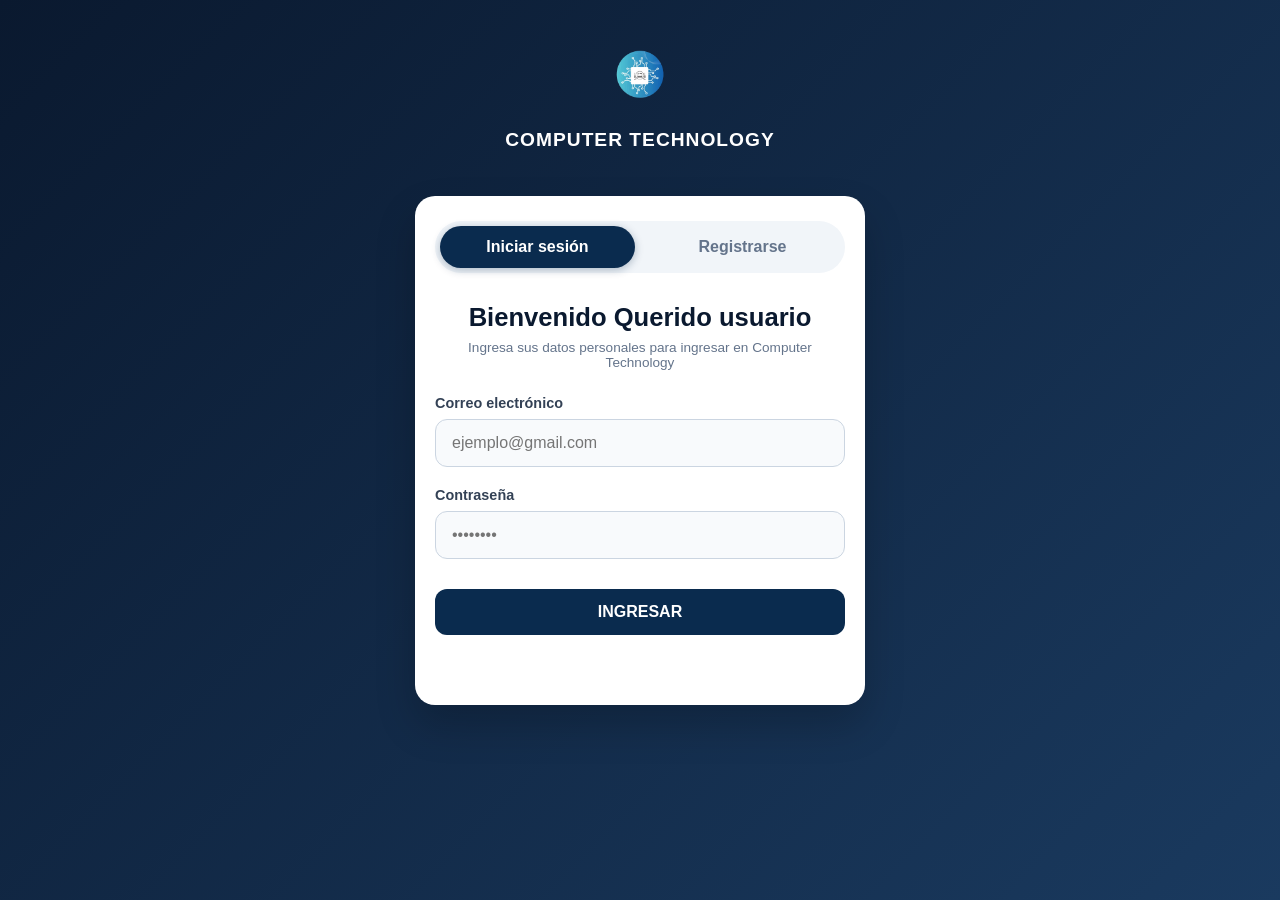
==== commit 0b1e0ecf: "v-1.2" ====
--- a/index.html
+++ b/index.html
@@ -18,14 +18,14 @@
         
         <!-- Pestañas de navegación -->
         <div class="tabs">
-            <button class="tab-btn active" id="tabLoginBtn">Iniciar Sesión</button>
+            <button class="tab-btn active" id="tabLoginBtn">Iniciar sesión</button>
             <button class="tab-btn" id="tabRegisterBtn">Registrarse</button>
         </div>
 
         <!-- Formulario de Inicio de Sesión -->
         <div class="form-wrapper active" id="loginWrapper">
             <form id="loginForm">
-                <h2>Bienvenido</h2>
+                <h2>Bienvenido Querido usuario</h2>
                 <p class="form-subtitle">Ingresa sus datos personales para ingresar en Computer Technology</p>
                 
                 <div class="input-group">
--- a/styles.css
+++ b/styles.css
@@ -35,6 +35,7 @@
 /* ===== CONTENEDOR PRINCIPAL ===== */
 .main-container {
     max-width: 450px;
+    width: 100%;
     margin: 0 auto;
     background: white;
     border-radius: 20px;
@@ -176,7 +177,7 @@
     }
 }
 
-/* ===== RESPONSIVE ===== */
+/* ===== SOLO AJUSTES DE ESPACIADO PARA PANTALLAS MUY PEQUEÑAS ===== */
 @media (max-width: 480px) {
     body {
         padding: 15px;
